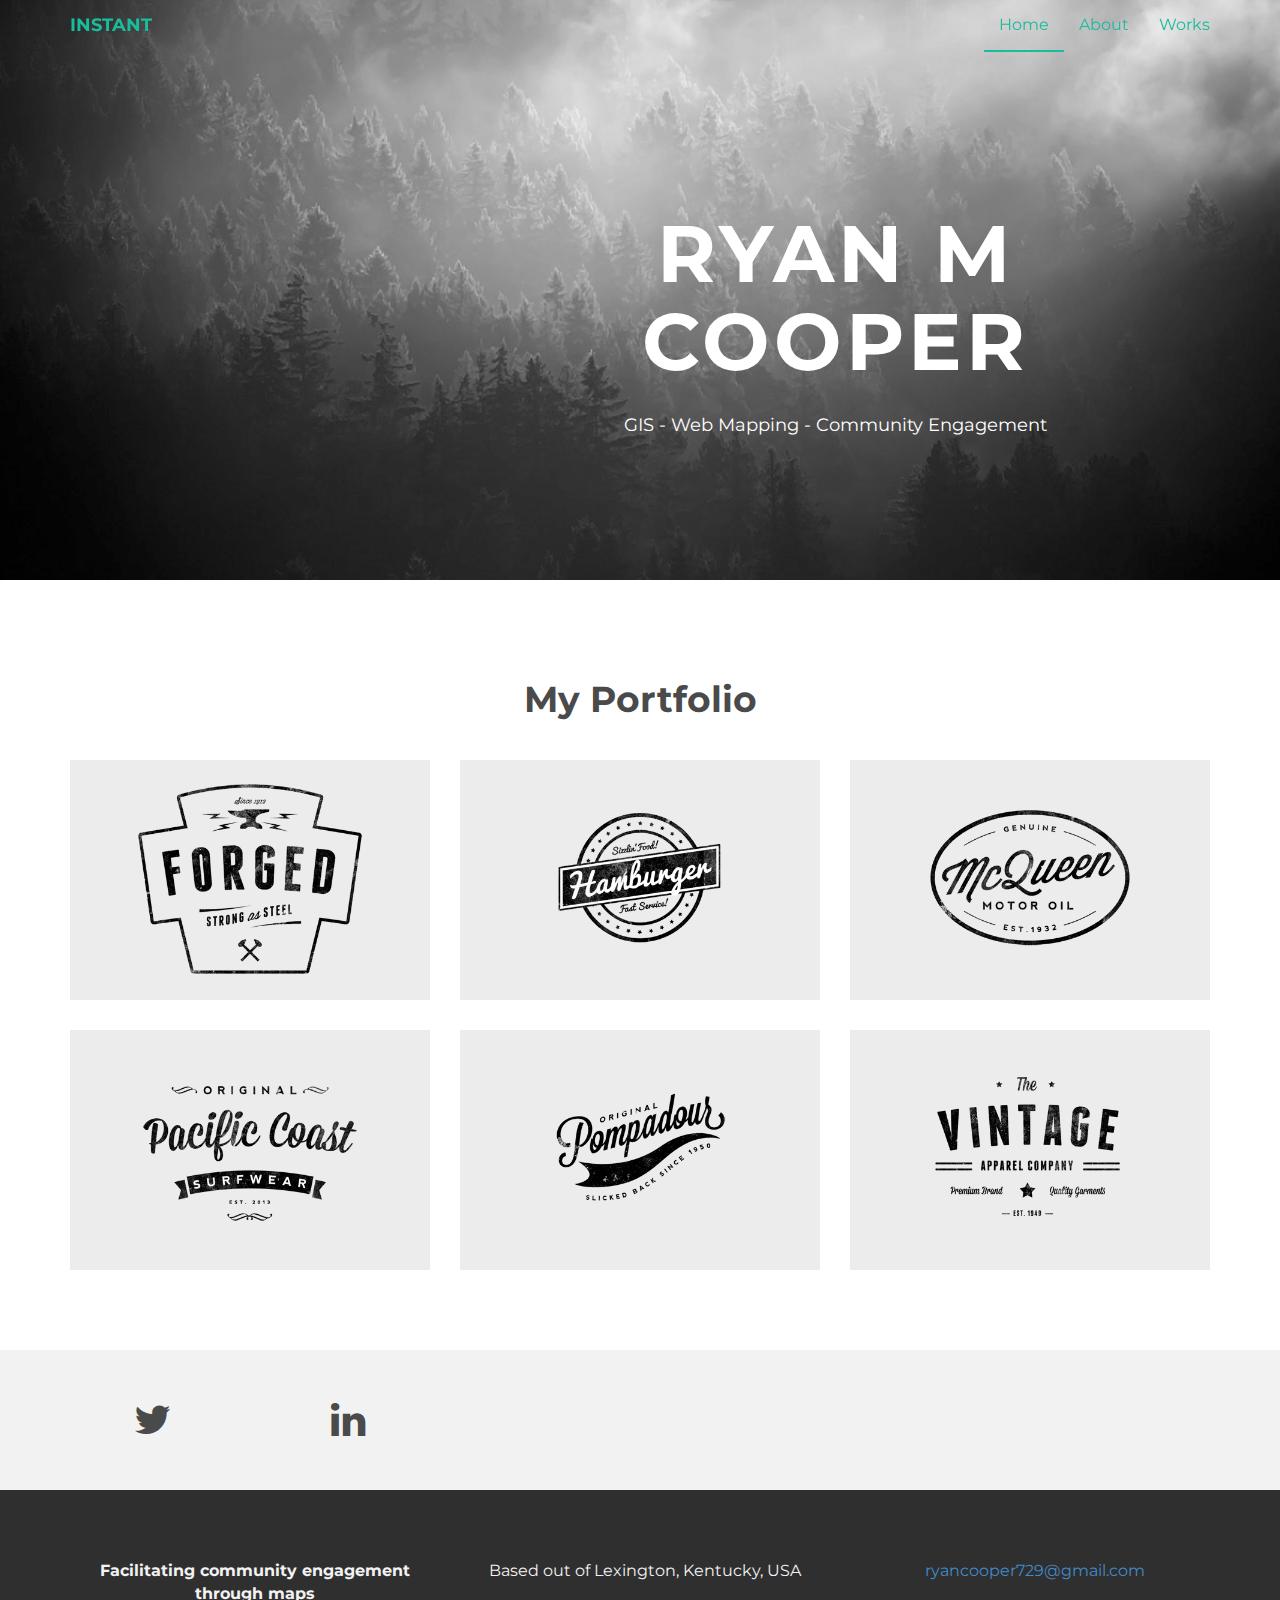
==== portfolio/index.html @ f49b3afd "change to h1 name tag" ====
<!DOCTYPE html>
<html lang="en">
  <head>
    <meta charset="utf-8">
    <meta http-equiv="X-UA-Compatible" content="IE=edge">
    <meta name="viewport" content="width=device-width, initial-scale=1">
    <meta name="description" content="">
    <meta name="author" content="">
    <link rel="shortcut icon" href="assets/ico/favicon.ico">

    <title>Ryan M. Cooper - Home</title>

    <!-- Bootstrap core CSS -->
    <link href="assets/css/bootstrap.css" rel="stylesheet">

    <!-- Custom styles for this template -->
    <link href="assets/css/style.css" rel="stylesheet">
    <link href="assets/css/font-awesome.min.css" rel="stylesheet">

    <!-- Just for debugging purposes. Don't actually copy this line! -->
    <!--[if lt IE 9]><script src="../../assets/js/ie8-responsive-file-warning.js"></script><![endif]-->

    <!-- HTML5 shim and Respond.js IE8 support of HTML5 elements and media queries -->
    <!--[if lt IE 9]>
      <script src="https://oss.maxcdn.com/libs/html5shiv/3.7.0/html5shiv.js"></script>
      <script src="https://oss.maxcdn.com/libs/respond.js/1.4.2/respond.min.js"></script>
    <![endif]-->
  </head>

  <body>

    <!-- Static navbar -->
    <div class="navbar navbar-default navbar-fixed-top" role="navigation">
      <div class="container">
        <div class="navbar-header">
          <button type="button" class="navbar-toggle" data-toggle="collapse" data-target=".navbar-collapse">
            <span class="sr-only">Toggle navigation</span>
            <span class="icon-bar"></span>
            <span class="icon-bar"></span>
            <span class="icon-bar"></span>
          </button>
          <a class="navbar-brand" href="index.html">INSTANT</a>
        </div>
        <div class="navbar-collapse collapse">
          <ul class="nav navbar-nav navbar-right">
            <li class="active"><a href="index.html">Home</a></li>
            <li><a href="about.html">About</a></li>
            <li><a href="#works">Works</a></li>
          </ul>
        </div><!--/.nav-collapse -->
      </div>
    </div>


	<div id="headerwrap">
	    <div class="container">
			<div class="row">
				<div class="col-lg-8 col-lg-offset-4">
					<!-- <h4></h4> -->
					<h1>RYAN M COOPER</h1>
					<h4>GIS - Web Mapping - Community Engagement</h4>
				</div>
			</div><! --/row -->
	    </div> <!-- /container -->
	</div><! --/headerwrap -->
	
	<section id="works"></section>
	<div class="container">
		<div class="row centered mt mb">
			<h1>My Portfolio</h1>
			
			<div class="col-lg-4 col-md-4 col-sm-4 gallery">
				<a href="work.html"><img src="assets/img/portfolio/folio01.png" class="img-responsive"></a>
			</div>
			<div class="col-lg-4 col-md-4 col-sm-4 gallery">
				<a href="work.html"><img src="assets/img/portfolio/folio02.png" class="img-responsive"></a>
			</div>
			<div class="col-lg-4 col-md-4 col-sm-4 gallery">
				<a href="work.html"><img src="assets/img/portfolio/folio03.png" class="img-responsive"></a>
			</div>
			<div class="col-lg-4 col-md-4 col-sm-4 gallery">
				<a href="work.html"><img src="assets/img/portfolio/folio04.png" class="img-responsive"></a>
			</div>
			<div class="col-lg-4 col-md-4 col-sm-4 gallery">
				<a href="work.html"><img src="assets/img/portfolio/folio05.png" class="img-responsive"></a>
			</div>
			<div class="col-lg-4 col-md-4 col-sm-4 gallery">
				<a href="work.html"><img src="assets/img/portfolio/folio06.png" class="img-responsive"></a>
			</div>
		</div><! --/row -->
	</div><! --/container -->
	
	<div id="social">
		<div class="container">
			<div class="row centered">
				<!-- <div class="col-lg-2">
					<a href="#"><i class="fa fa-facebook"></i></a>
				</div> -->
				<div class="col-lg-2">
					<a href="https://twitter.com/rmcooper4"><i class="fa fa-twitter"></i></a>
				</div>
				<div class="col-lg-2">
					<a href="www.linkedin.com/pub/ryan-cooper/17/471/a51/"><i class="fa fa-linkedin"></i></a>
				</div>
			
			</div><! --/row -->
		</div><! --/container -->
	</div><! --/social -->

	<div id="footerwrap">
		<div class="container">
			<div class="row centered">
				<div class="col-lg-4">
					<p><b>Facilitating community engagement through maps</b></p>
				</div>
			
				<div class="col-lg-4">
					<p>Based out of Lexington, Kentucky, USA</p>
				</div>
				<div class="col-lg-4">
					<p><a href="mailto:ryancooper729@gmail.com">ryancooper729@gmail.com</a></p>
				</div>
			</div>
		</div>
	</div><! --/footerwrap -->
	


    <!-- Bootstrap core JavaScript
    ================================================== -->
    <!-- Placed at the end of the document so the pages load faster -->
    <script src="https://ajax.googleapis.com/ajax/libs/jquery/1.11.0/jquery.min.js"></script>
    <script src="assets/js/bootstrap.min.js"></script>
  </body>
</html>
---- portfolio/assets/css/style.css ----
/*
 * Author: Carlos Alvarez
 * URL: http://Alvarez.is
 *
 * Project Name: NYC Design
 * Version: 1.0
 * Date: 04-20-2014
 * URL: 
 */


/* ==========================================================================
   Base Styles, Bootstrap Modifications & Fonts Import
   ========================================================================== */

@import url(http://fonts.googleapis.com/css?family=Montserrat:400,700);


::-moz-selection {
    background: #f2c2c9;
    color: #a4003a;
    text-shadow: none;
}

::selection {
    background: #16a085;
    color: #a4003a;
    text-shadow: none;
}

/*
 * A better looking default horizontal rule
 */

 hr {
    display: block;
    height: 1px;
    border: 0;
    border-top: 1px solid #ccc;
    margin: 1em 0;
    padding: 0;
}

.centered {
	text-align: center
}

.mt {
	margin-top: 80px;
}

.mb {
	margin-bottom: 80px;
}

/* ==========================================================================
   General styles
   ========================================================================== */


body {
    font-family: 'Montserrat', sans-serif;
    font-weight: 400;
    font-size: 16px;

    -webkit-font-smoothing: antialiased;
    -webkit-overflow-scrolling: touch;
}

h1, h2, h3, h4, h5, h6 {
	font-weight: 700;
    color: #4a4a4a;
}


.navbar-brand {
	font-weight: 700;
}

.navbar-default .navbar-brand {
	color: #1abc9c;
}

.navbar-default {
	background-color: transparent;
	border-color: transparent;
}

.navbar-default .navbar-nav > .active > a, .navbar-default .navbar-nav > .active > a:hover, .navbar-default .navbar-nav > .active > a:focus {
	color: #1abc9c;
	background-color: transparent;
	border-bottom: 2px solid #1abc9c
}

.navbar-default .navbar-nav > li > a {
	color: #1abc9c;
}

/* ==========================================================================
   Wrap Sections
   ========================================================================== */

#headerwrap {
	background: url(../img/back.jpg) no-repeat center top;
	margin-top: -70px;
	padding-top: 250px;
	text-align:center;
	background-attachment: relative;
	background-position: center center;
	min-height: 650px;
	width: 100%;
	
    -webkit-background-size: 100%;
    -moz-background-size: 100%;
    -o-background-size: 100%;
    background-size: 100%;

    -webkit-background-size: cover;
    -moz-background-size: cover;
    -o-background-size: cover;
    background-size: cover;
}

#headerwrap h1 {
	color:#ffffff;
	padding-top: 10px;
	padding-bottom: 20px;
	letter-spacing: 4px;
	font-size: 80px;
	font-weight: bold;
}

#headerwrap h4 {
	font-weight: 400;
	color: #ffffff
}

#social {
	padding-top: 50px;
	padding-bottom: 50px;
	background-color: #f2f2f2;
}

#social i {
	font-size: 40px;
	color: #4a4a4a
}

#social i:hover {
	color: #1abc9c
}

#footerwrap {
	padding-top: 70px;
	padding-bottom: 50px;
	background-color: #2f2f2f;
}

#footerwrap p {
	color: #f2f2f2;
	margin-left: 10px;
}

#workwrap {	
	background: url(../img/work.jpg) no-repeat center top;
	margin-top: -70px;
	padding-top: 250px;
	text-align:center;
	background-attachment: relative;
	background-position: center center;
	min-height: 650px;
	width: 100%;
	
    -webkit-background-size: 100%;
    -moz-background-size: 100%;
    -o-background-size: 100%;
    background-size: 100%;

    -webkit-background-size: cover;
    -moz-background-size: cover;
    -o-background-size: cover;
    background-size: cover;
}

#workwrap h1 {
	color:#ffffff;
	padding-top: 10px;
	padding-bottom: 20px;
	letter-spacing: 4px;
	font-size: 80px;
	font-weight: bold;
}

#workwrap h4 {
	font-weight: 400;
	color: #ffffff
}

#aboutwrap {	
	background: url(../img/about.jpg) no-repeat center top;
	margin-top: -70px;
	padding-top: 250px;
	text-align:center;
	background-attachment: relative;
	background-position: center center;
	min-height: 550px;
	width: 100%;
	
    -webkit-background-size: 100%;
    -moz-background-size: 100%;
    -o-background-size: 100%;
    background-size: 100%;

    -webkit-background-size: cover;
    -moz-background-size: cover;
    -o-background-size: cover;
    background-size: cover;
}




/* Gallery */
.gallery {
	margin-top: 30px;
}

.gallery img:hover {
	opacity: 0.4;
}
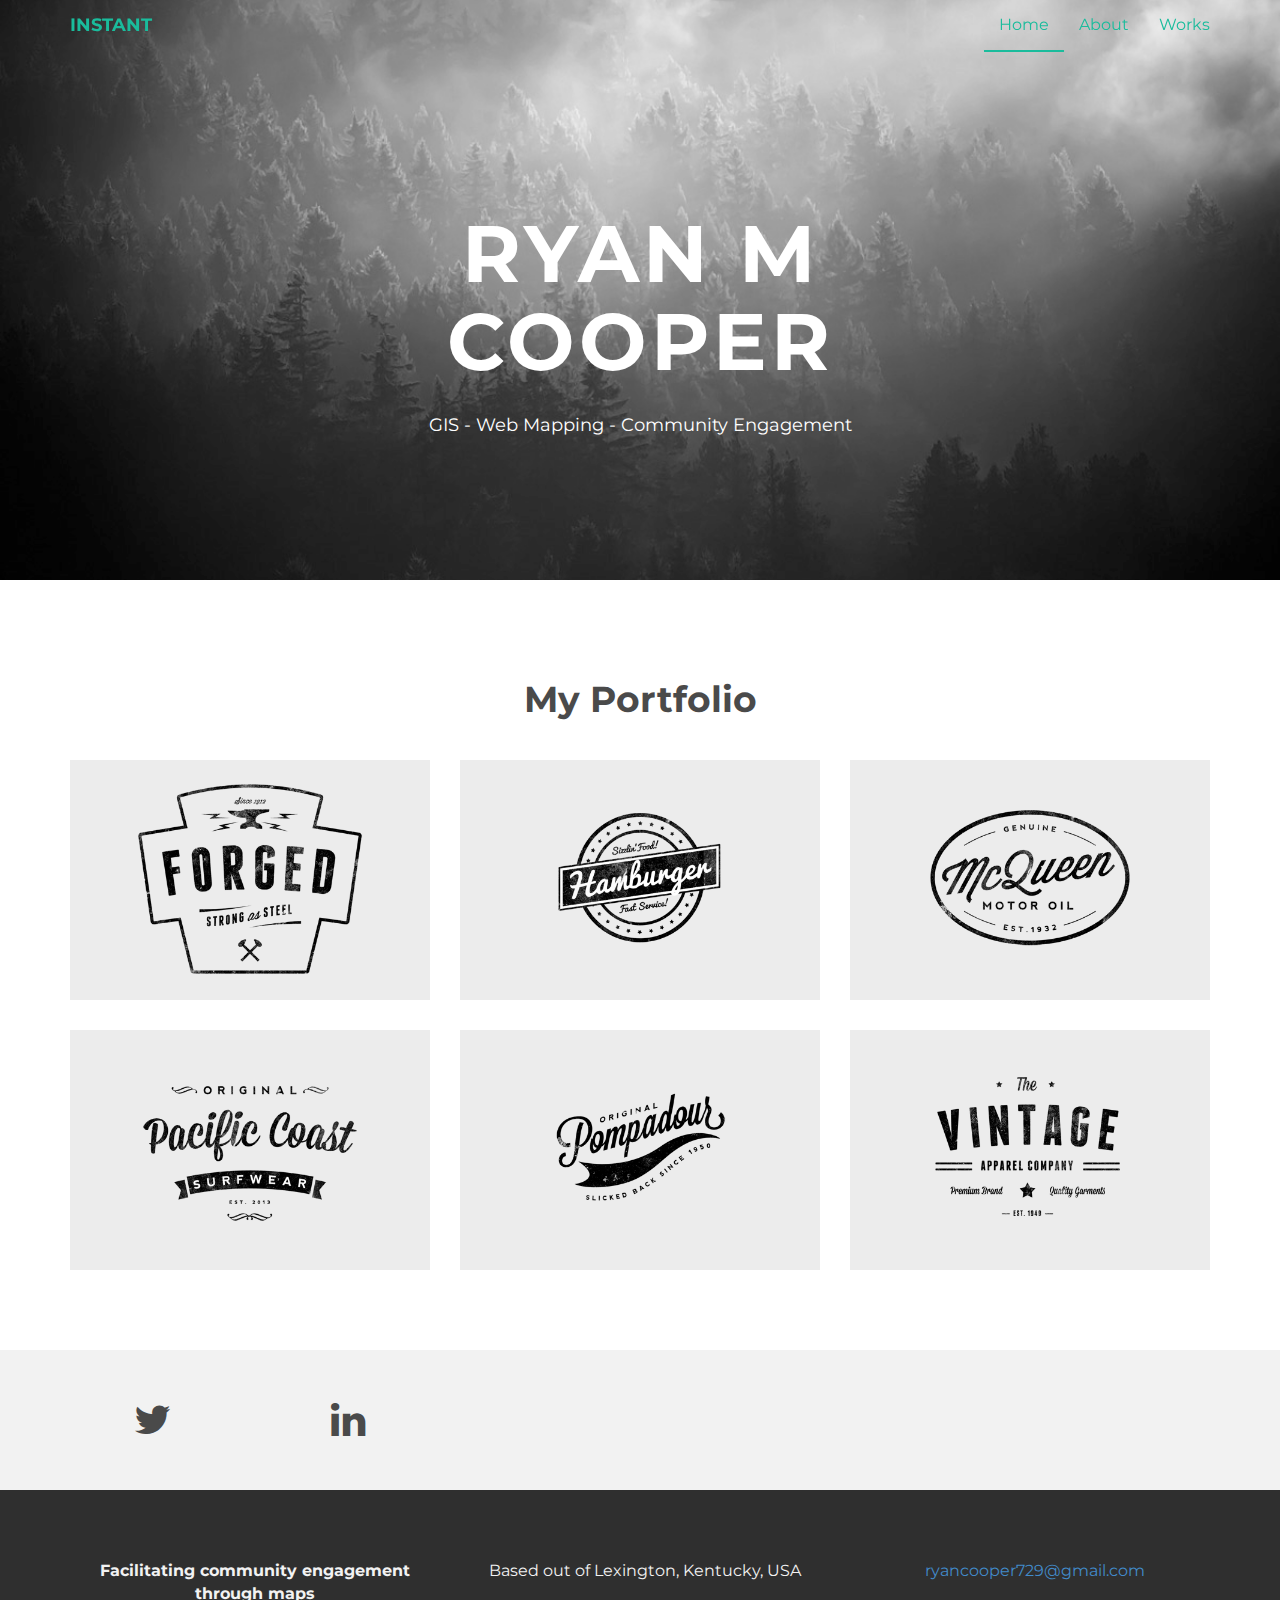
==== commit 625dd487: "ugg" ====
--- a/portfolio/index.html
+++ b/portfolio/index.html
@@ -55,7 +55,7 @@
 	<div id="headerwrap">
 	    <div class="container">
 			<div class="row">
-				<div class="col-lg-8 col-lg-offset-4">
+				<div class="col-lg-6 col-lg-offset-3">
 					<!-- <h4></h4> -->
 					<h1>RYAN M COOPER</h1>
 					<h4>GIS - Web Mapping - Community Engagement</h4>
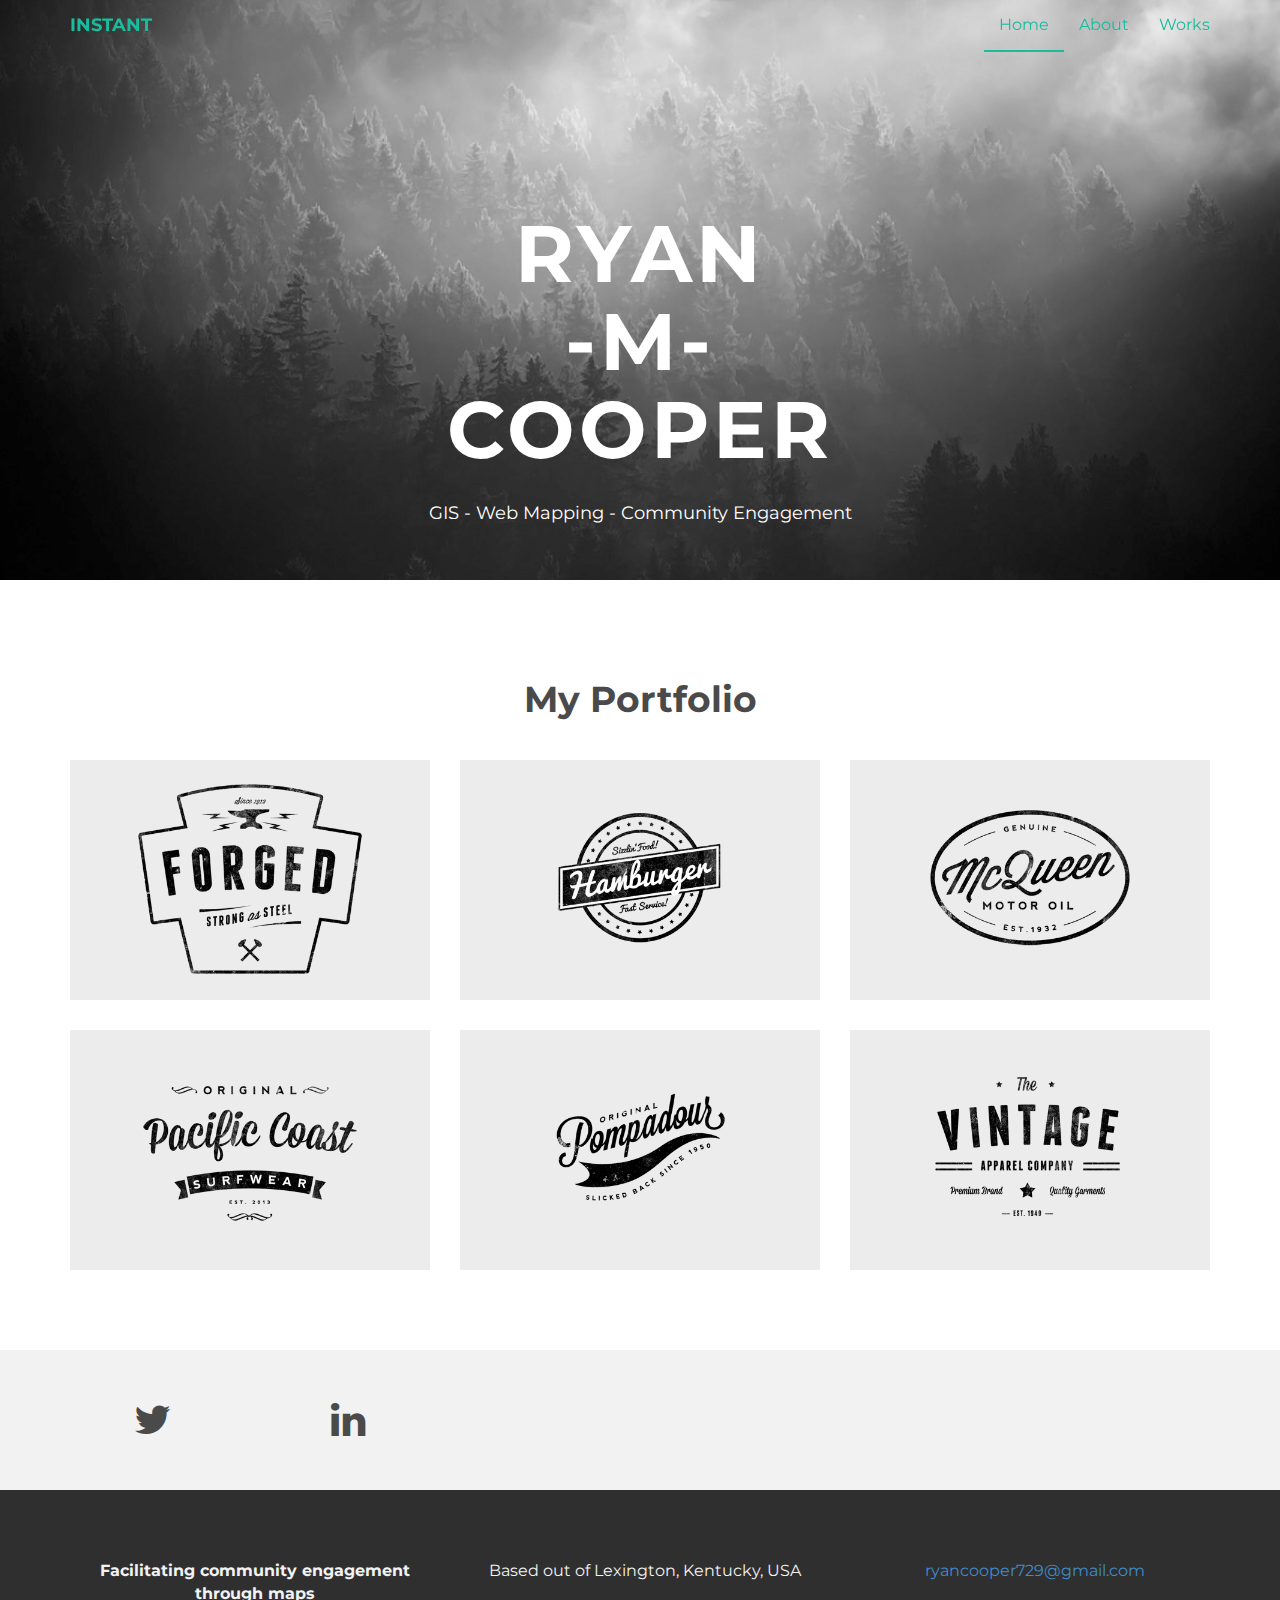
==== commit ff5baf32: "temporary fix" ====
--- a/portfolio/index.html
+++ b/portfolio/index.html
@@ -57,7 +57,7 @@
 			<div class="row">
 				<div class="col-lg-6 col-lg-offset-3">
 					<!-- <h4></h4> -->
-					<h1>RYAN M COOPER</h1>
+					<h1>RYAN<br>-M-<br>COOPER</h1>
 					<h4>GIS - Web Mapping - Community Engagement</h4>
 				</div>
 			</div><! --/row -->
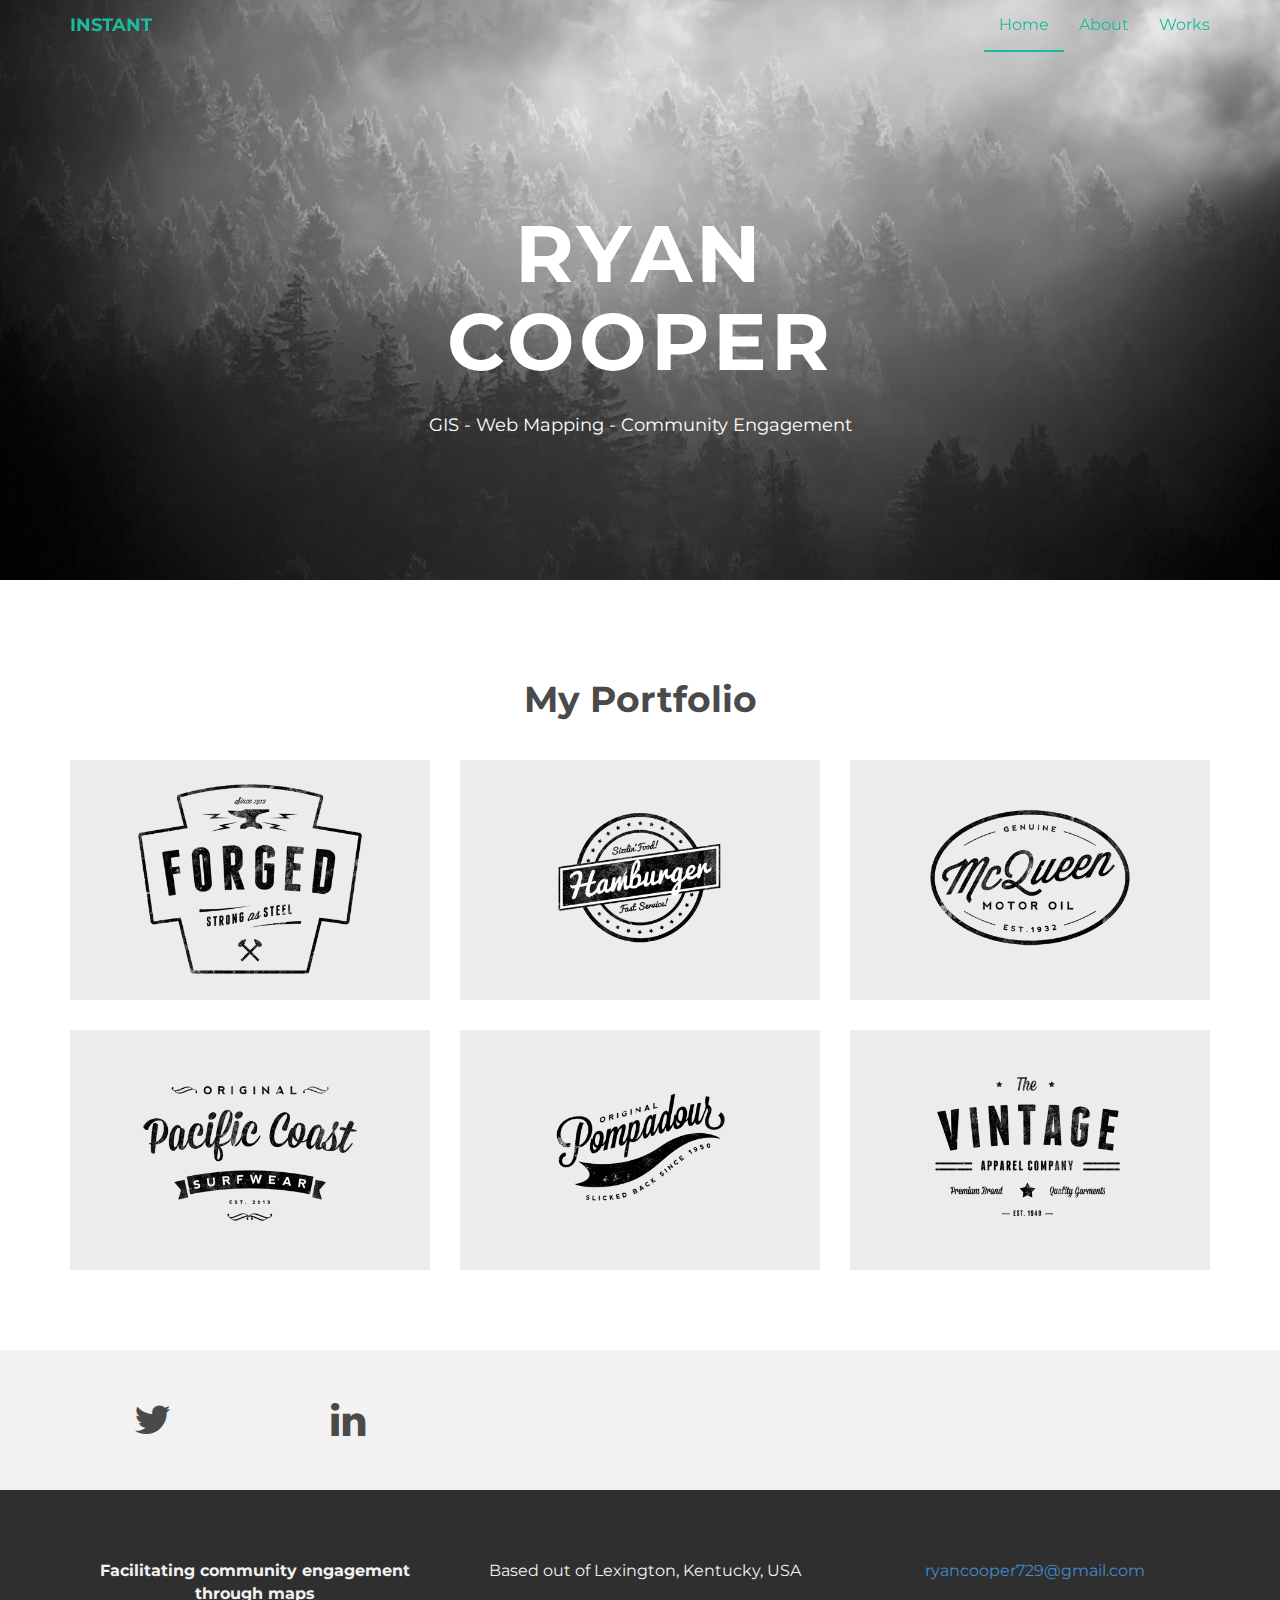
==== commit 88475914: "ehhh, maybe no middle initial" ====
--- a/portfolio/index.html
+++ b/portfolio/index.html
@@ -57,7 +57,7 @@
 			<div class="row">
 				<div class="col-lg-6 col-lg-offset-3">
 					<!-- <h4></h4> -->
-					<h1>RYAN<br>-M-<br>COOPER</h1>
+					<h1>RYAN COOPER</h1>
 					<h4>GIS - Web Mapping - Community Engagement</h4>
 				</div>
 			</div><! --/row -->
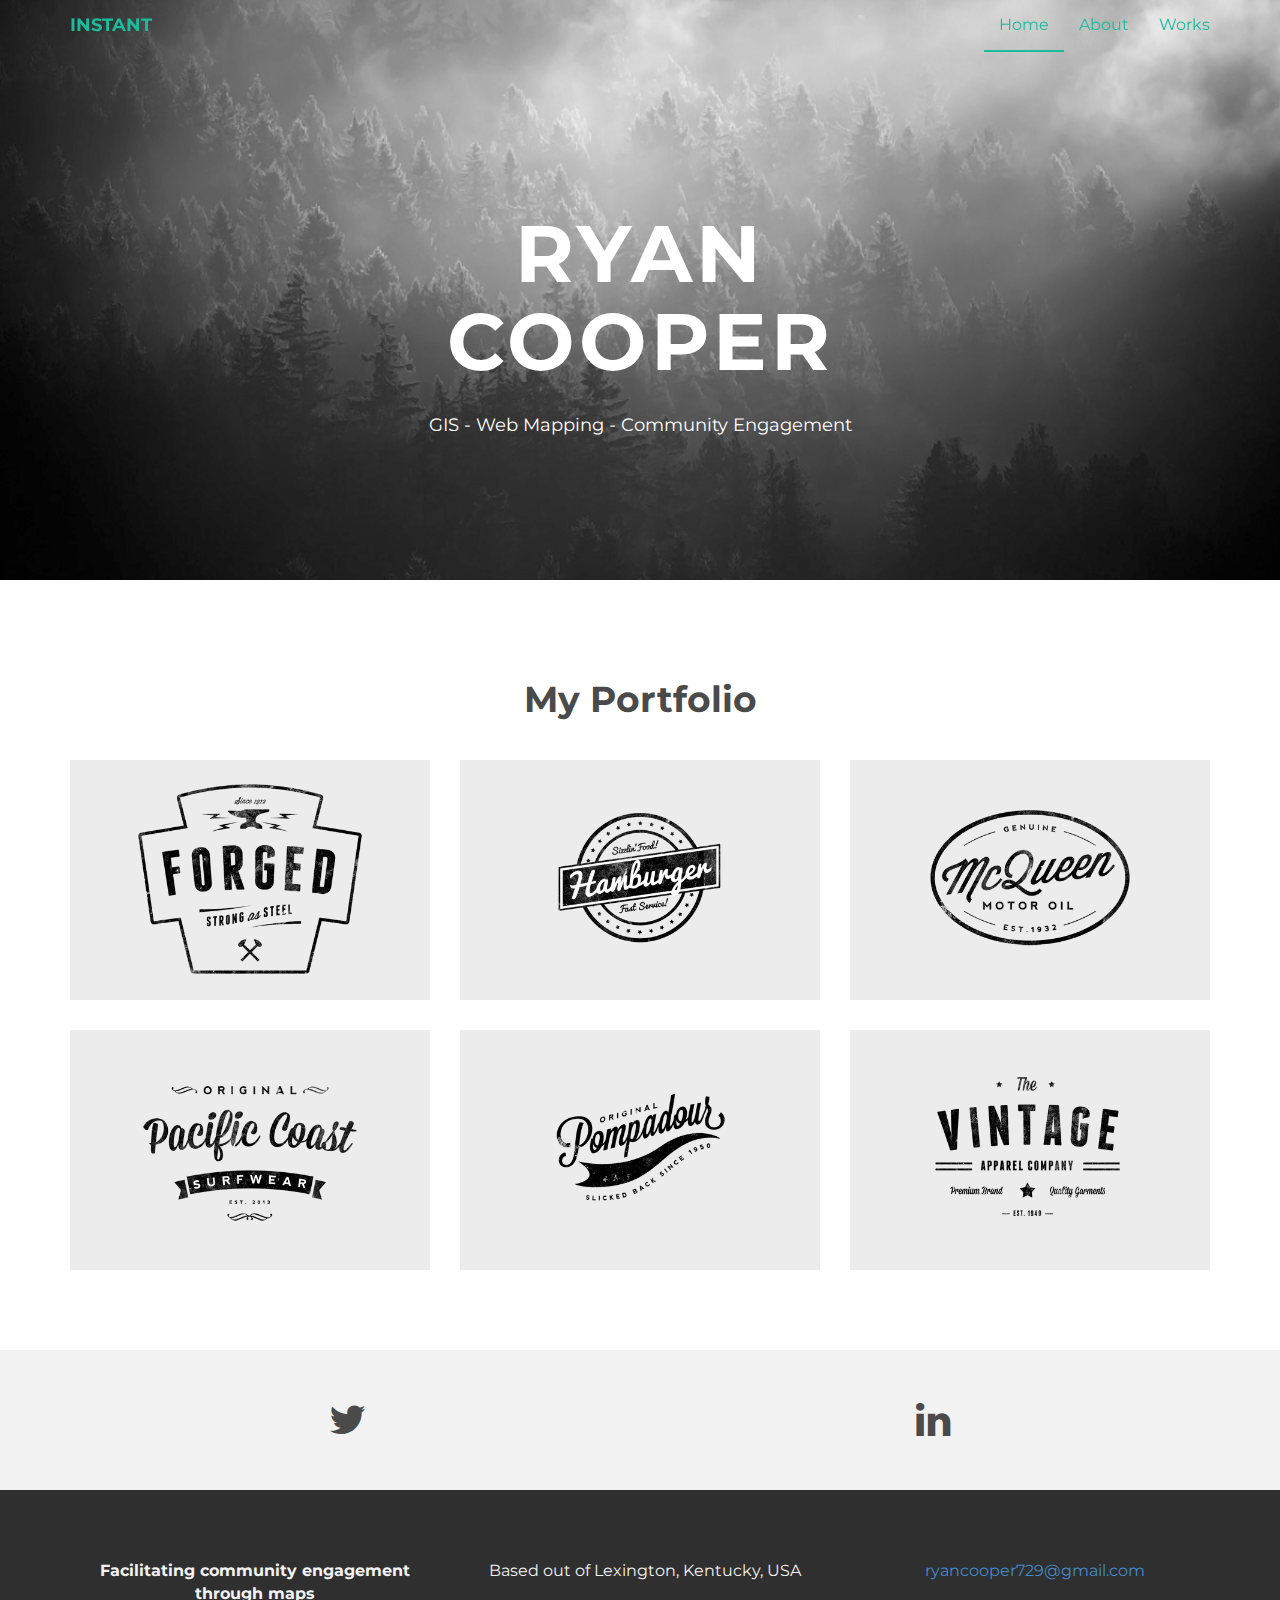
==== commit 284fdbbc: "hmm" ====
--- a/portfolio/index.html
+++ b/portfolio/index.html
@@ -96,10 +96,10 @@
 				<!-- <div class="col-lg-2">
 					<a href="#"><i class="fa fa-facebook"></i></a>
 				</div> -->
-				<div class="col-lg-2">
+				<div class="col-lg-6">
 					<a href="https://twitter.com/rmcooper4"><i class="fa fa-twitter"></i></a>
 				</div>
-				<div class="col-lg-2">
+				<div class="col-lg-6">
 					<a href="www.linkedin.com/pub/ryan-cooper/17/471/a51/"><i class="fa fa-linkedin"></i></a>
 				</div>
 			
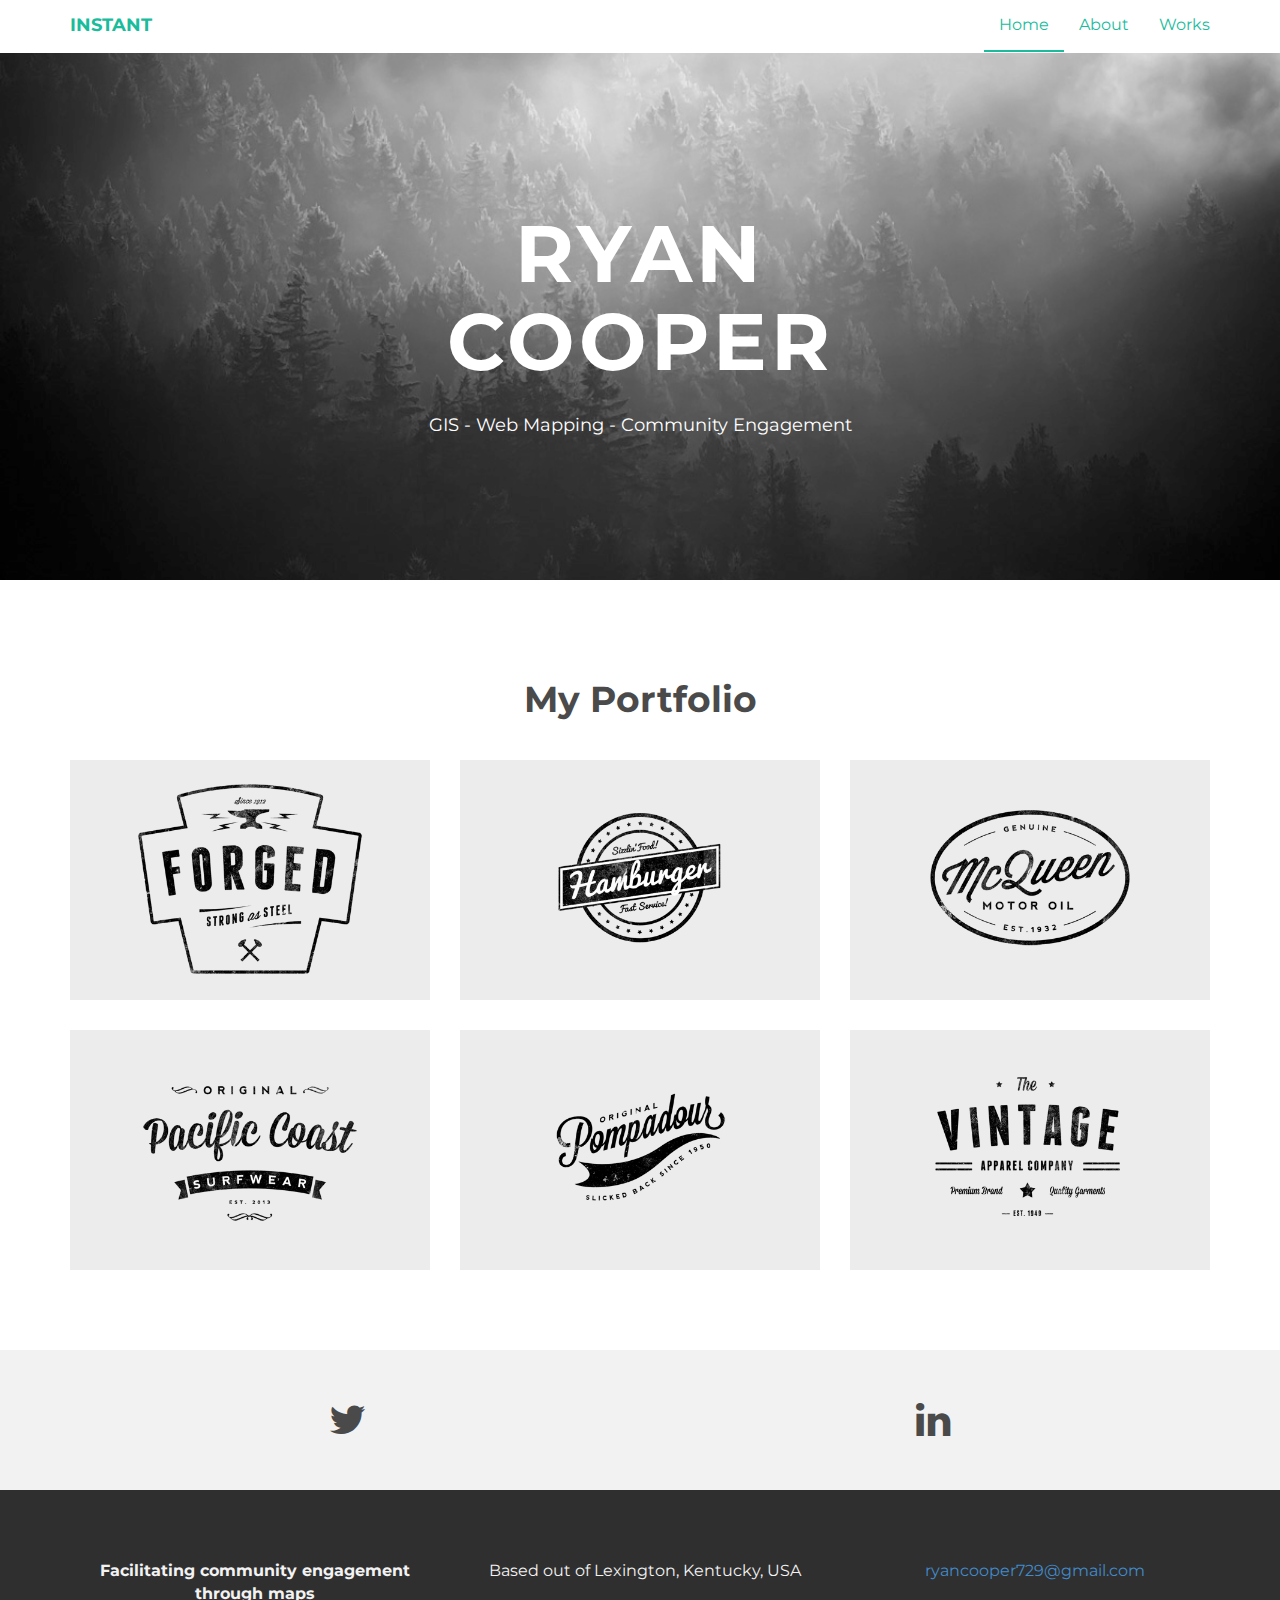
==== commit 368987c4: "change something" ====
--- a/portfolio/index.html
+++ b/portfolio/index.html
@@ -12,7 +12,7 @@
 
     <!-- Bootstrap core CSS -->
     <link href="assets/css/bootstrap.css" rel="stylesheet">
-
+    <link href="assets/css/navbar-fixed-top.css" rel="stylesheet">
     <!-- Custom styles for this template -->
     <link href="assets/css/style.css" rel="stylesheet">
     <link href="assets/css/font-awesome.min.css" rel="stylesheet">
@@ -97,10 +97,10 @@
 					<a href="#"><i class="fa fa-facebook"></i></a>
 				</div> -->
 				<div class="col-lg-6">
-					<a href="https://twitter.com/rmcooper4"><i class="fa fa-twitter"></i></a>
+					<a href="https://twitter.com/rmcooper4" target=”_blank”><i class="fa fa-twitter"></i></a>
 				</div>
 				<div class="col-lg-6">
-					<a href="www.linkedin.com/pub/ryan-cooper/17/471/a51/"><i class="fa fa-linkedin"></i></a>
+					<a href="https://www.linkedin.com/pub/ryan-cooper/17/471/a51" target=”_blank”><i class="fa fa-linkedin"></i></a>
 				</div>
 			
 			</div><! --/row -->
--- a/portfolio/assets/css/style.css
+++ b/portfolio/assets/css/style.css
@@ -82,7 +82,7 @@
 }
 
 .navbar-default {
-	background-color: transparent;
+	background-color: #fff;
 	border-color: transparent;
 }
 
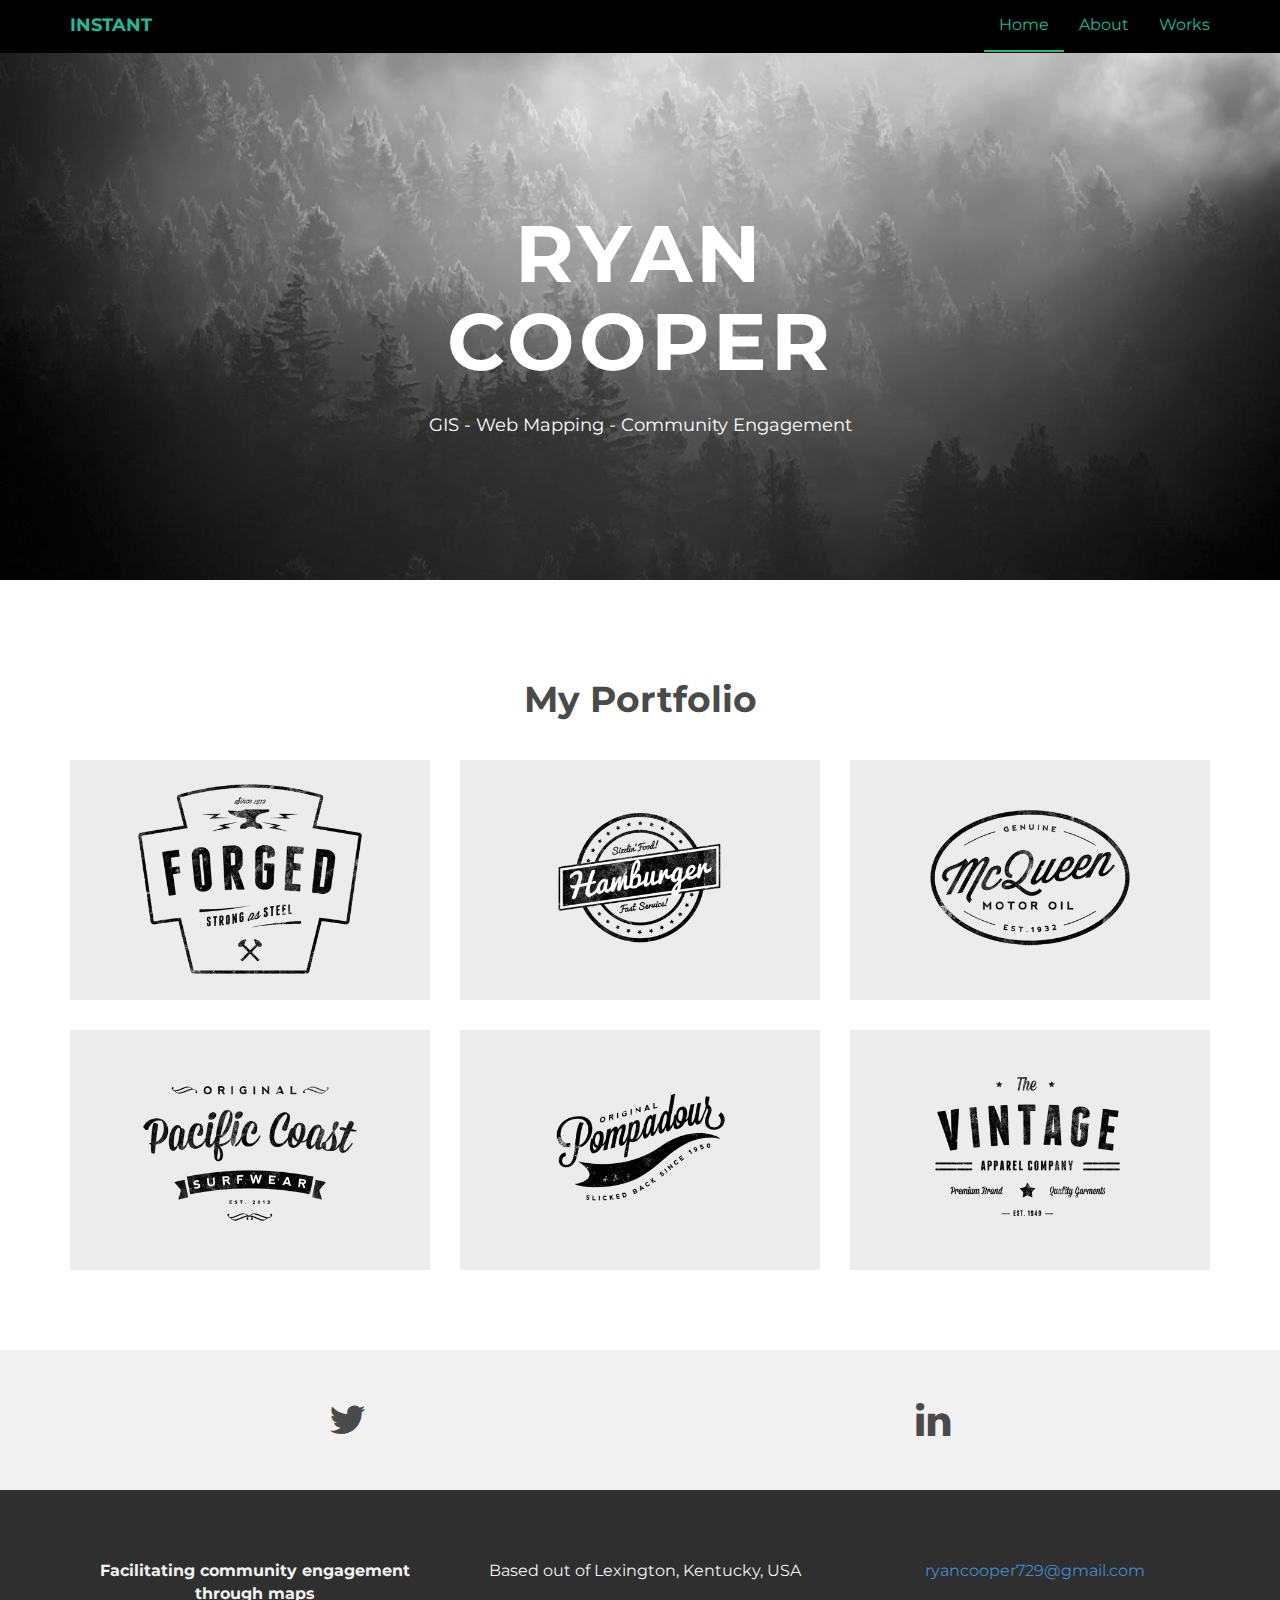
==== commit 35c37710: "grrr, where is the hover!" ====
--- a/portfolio/index.html
+++ b/portfolio/index.html
@@ -12,7 +12,7 @@
 
     <!-- Bootstrap core CSS -->
     <link href="assets/css/bootstrap.css" rel="stylesheet">
-    <link href="assets/css/navbar-fixed-top.css" rel="stylesheet">
+
     <!-- Custom styles for this template -->
     <link href="assets/css/style.css" rel="stylesheet">
     <link href="assets/css/font-awesome.min.css" rel="stylesheet">
--- a/portfolio/assets/css/style.css
+++ b/portfolio/assets/css/style.css
@@ -69,7 +69,7 @@
 
 h1, h2, h3, h4, h5, h6 {
 	font-weight: 700;
-    color: #4a4a4a;
+    color: #4A4A4A;
 }
 
 
@@ -82,7 +82,7 @@
 }
 
 .navbar-default {
-	background-color: #fff;
+	background-color: #000;
 	border-color: transparent;
 }
 
